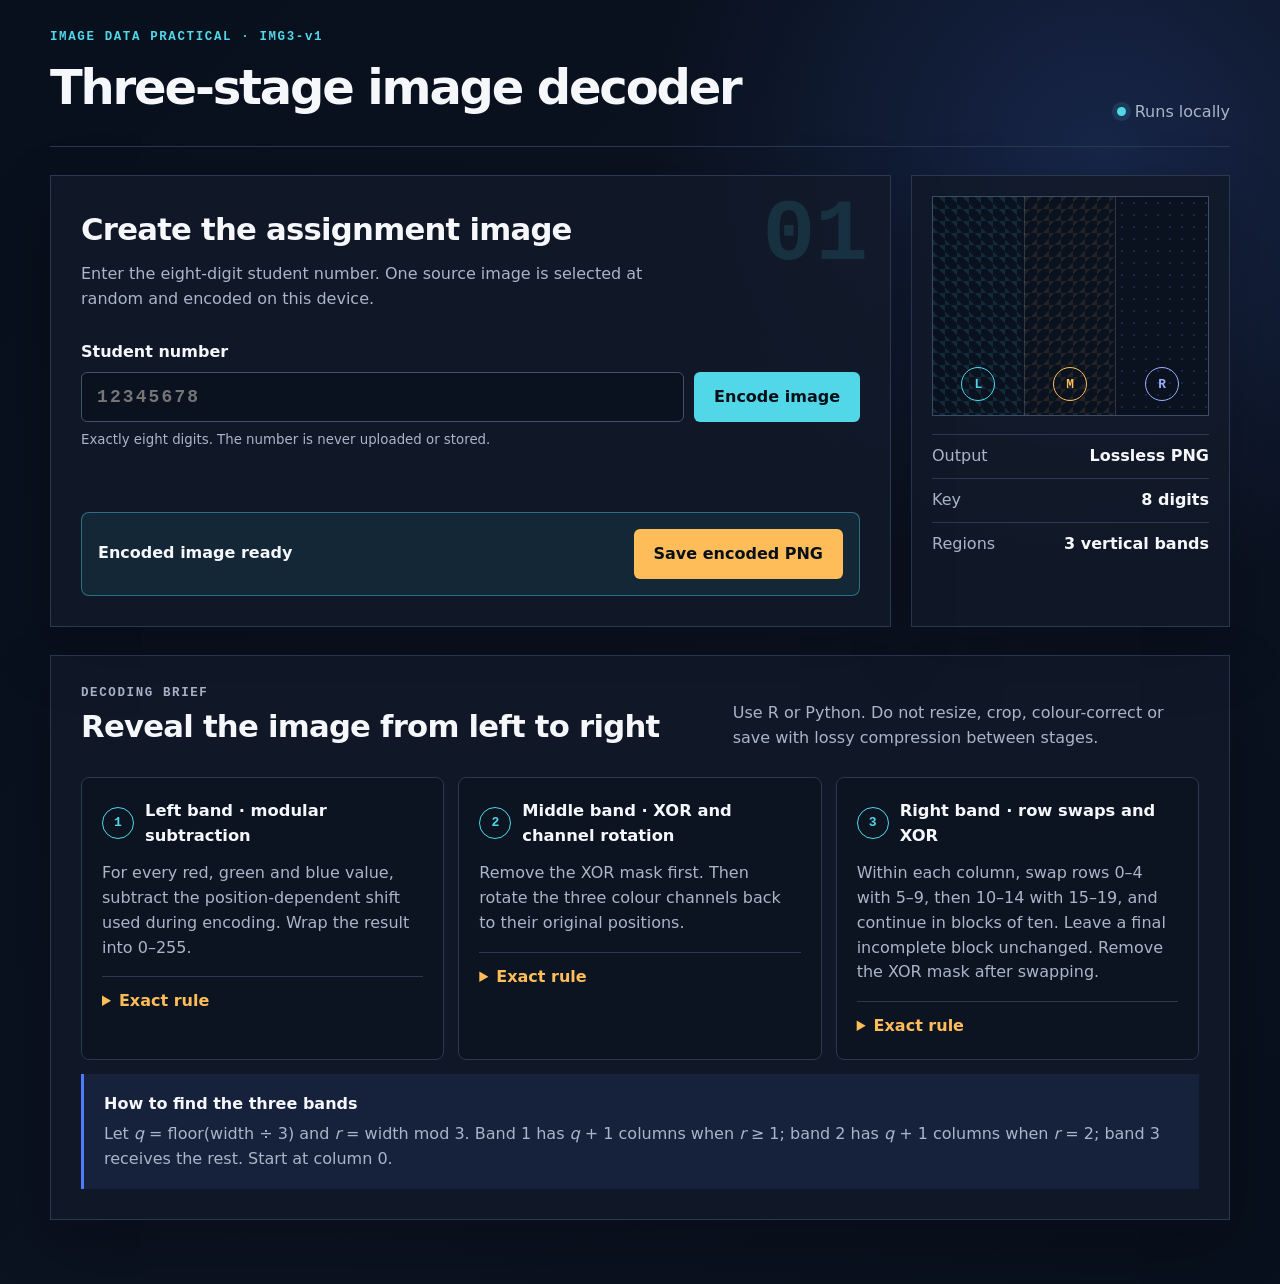
==== index.html @ 0e9c7585 "Add files via upload" ====
<!doctype html>
<html lang="en">
<head>
  <meta charset="utf-8">
  <meta name="viewport" content="width=device-width, initial-scale=1">
  <meta name="description" content="Create a three-stage, student-number keyed image decoding exercise entirely in the browser.">
  <title>Three-stage image decoding assignment</title>
  <link rel="stylesheet" href="styles.css">
</head>
<body>
  <main class="shell">
    <header class="masthead">
      <div>
        <p class="eyebrow">IMAGE DATA PRACTICAL · IMG3-v1</p>
        <h1>Three-stage image decoder</h1>
      </div>
      <div class="local-badge"><span></span>Runs locally</div>
    </header>

    <section class="workspace" aria-labelledby="start-title">
      <div class="control-panel">
        <div class="step-number">01</div>
        <div>
          <h2 id="start-title">Create the assignment image</h2>
          <p>Enter the eight-digit student number. One source image is selected at random and encoded on this device.</p>
        </div>
        <form id="encode-form" novalidate>
          <label for="student-number">Student number</label>
          <div class="input-row">
            <input id="student-number" name="studentNumber" inputmode="numeric" autocomplete="off" maxlength="8" pattern="[0-9]{8}" placeholder="12345678" aria-describedby="number-help form-status">
            <button id="encode-button" type="submit">Encode image</button>
          </div>
          <small id="number-help">Exactly eight digits. The number is never uploaded or stored.</small>
          <p id="form-status" class="status" role="status" aria-live="polite"></p>
        </form>

        <div id="download-panel" class="download-panel" hidden>
          <div>
            <strong>Encoded image ready</strong>
            <span id="file-summary"></span>
          </div>
          <button id="download-button" type="button">Save encoded PNG</button>
        </div>
      </div>

      <aside class="specimen" aria-label="Image encoding structure">
        <div class="specimen-grid" aria-hidden="true">
          <div class="band band-left"><span>L</span></div>
          <div class="band band-middle"><span>M</span></div>
          <div class="band band-right"><span>R</span></div>
        </div>
        <dl>
          <div><dt>Output</dt><dd>Lossless PNG</dd></div>
          <div><dt>Key</dt><dd>8 digits</dd></div>
          <div><dt>Regions</dt><dd>3 vertical bands</dd></div>
        </dl>
      </aside>
    </section>

    <section class="instructions" aria-labelledby="instructions-title">
      <div class="section-heading">
        <p class="eyebrow">DECODING BRIEF</p>
        <h2 id="instructions-title">Reveal the image from left to right</h2>
        <p>Use R or Python. Do not resize, crop, colour-correct or save with lossy compression between stages.</p>
      </div>

      <div class="rules">
        <article>
          <div class="rule-head"><span>1</span><h3>Left band · modular subtraction</h3></div>
          <p>For every red, green and blue value, subtract the position-dependent shift used during encoding. Wrap the result into 0–255.</p>
          <details>
            <summary>Exact rule</summary>
            <p>Use zero-based coordinates <i>x</i>, <i>y</i> and channel <i>c</i>, where R=0, G=1, B=2. Let <i>d</i><sub>0</sub>…<i>d</i><sub>7</sub> be the student-number digits.</p>
            <p><span class="formula">k = d[(x + y + c) mod 8]</span><br><span class="formula">shift = (17k + 3x + 5y + 29c) mod 256</span><br><span class="formula">decoded = (encoded − shift) mod 256</span></p>
          </details>
        </article>

        <article>
          <div class="rule-head"><span>2</span><h3>Middle band · XOR and channel rotation</h3></div>
          <p>Remove the XOR mask first. Then rotate the three colour channels back to their original positions.</p>
          <details>
            <summary>Exact rule</summary>
            <p><span class="formula">rotation = 1 + (d[(x + y) mod 8] mod 2)</span><br><span class="formula">mask(c) = (31d[(2x + y + c) mod 8] + 7x + 11y + 13c) mod 256</span></p>
            <p>XOR each encoded channel with its mask. If rotation=1, rotate the result right by one channel; if rotation=2, rotate it right by two channels.</p>
          </details>
        </article>

        <article>
          <div class="rule-head"><span>3</span><h3>Right band · row swaps and XOR</h3></div>
          <p>Within each column, swap rows 0–4 with 5–9, then 10–14 with 15–19, and continue in blocks of ten. Leave a final incomplete block unchanged. Remove the XOR mask after swapping.</p>
          <details>
            <summary>Exact rule</summary>
            <p>Swap complete five-pixel halves for all four channels, including alpha.</p>
            <p>Then, for R, G and B only: <span class="formula">decoded = swapped XOR mask(c)</span>, where <span class="formula">mask(c) = (29d[(x + 2y + c) mod 8] + 13x + 17y + 19c) mod 256</span>.</p>
          </details>
        </article>
      </div>

      <div class="boundary-note">
        <strong>How to find the three bands</strong>
        <p>Let <i>q</i> = floor(width ÷ 3) and <i>r</i> = width mod 3. Band 1 has <i>q</i> + 1 columns when <i>r</i> ≥ 1; band 2 has <i>q</i> + 1 columns when <i>r</i> = 2; band 3 receives the rest. Start at column 0.</p>
      </div>
    </section>
  </main>

  <canvas id="work-canvas" hidden></canvas>
  <script src="app.js"></script>
</body>
</html>
---- styles.css ----
:root {
  color-scheme: dark;
  --ink: #f5f7fb;
  --muted: #aab5c8;
  --panel: #121a29;
  --line: #2a3850;
  --cyan: #51d7e8;
  --amber: #ffbd59;
  --blue: #4f7cff;
  --danger: #ff7a7a;
}

* { box-sizing: border-box; }

body {
  margin: 0;
  min-height: 100vh;
  background:
    radial-gradient(circle at 86% 12%, rgba(79,124,255,.18), transparent 28rem),
    linear-gradient(135deg, #08101d 0%, #0b1220 60%, #08101d 100%);
  color: var(--ink);
  font: 16px/1.55 Inter, ui-sans-serif, system-ui, -apple-system, BlinkMacSystemFont, "Segoe UI", sans-serif;
}

button, input { font: inherit; }

.shell { width: min(1180px, calc(100% - 32px)); margin: 0 auto; padding: 30px 0 64px; }
.masthead { display: flex; align-items: end; justify-content: space-between; gap: 24px; padding-bottom: 22px; border-bottom: 1px solid var(--line); }
.eyebrow { margin: 0 0 5px; color: var(--cyan); font: 700 .78rem/1.2 ui-monospace, SFMono-Regular, Consolas, monospace; letter-spacing: .13em; }
h1, h2, h3, p { margin-top: 0; }
h1 { margin-bottom: 0; font-size: clamp(1.85rem, 4vw, 3rem); letter-spacing: -.045em; }
h2 { margin-bottom: 8px; font-size: clamp(1.35rem, 2.4vw, 2rem); letter-spacing: -.025em; }
h3 { margin: 0; font-size: 1.02rem; }

.local-badge { display: flex; align-items: center; gap: 9px; color: var(--muted); white-space: nowrap; }
.local-badge span { width: 9px; height: 9px; border-radius: 50%; background: var(--cyan); box-shadow: 0 0 0 5px rgba(81,215,232,.12); }

.workspace { display: grid; grid-template-columns: minmax(0, 1.45fr) minmax(280px, .55fr); gap: 20px; padding: 28px 0; }
.control-panel, .specimen, .instructions { border: 1px solid var(--line); background: rgba(18,26,41,.88); box-shadow: 0 24px 60px rgba(0,0,0,.22); }
.control-panel { position: relative; padding: 30px; overflow: hidden; }
.step-number { position: absolute; top: 16px; right: 22px; color: rgba(81,215,232,.13); font: 800 5.5rem/1 ui-monospace, monospace; }
.control-panel > div:nth-child(2) { position: relative; max-width: 620px; }
.control-panel p { color: var(--muted); }
form { position: relative; margin-top: 28px; }
label { display: block; margin-bottom: 8px; font-weight: 700; }
.input-row { display: grid; grid-template-columns: minmax(180px, 1fr) auto; gap: 10px; }
input { width: 100%; min-height: 50px; padding: 0 15px; border: 1px solid #42516b; border-radius: 6px; outline: none; background: #0a1220; color: var(--ink); font: 600 1.12rem ui-monospace, monospace; letter-spacing: .12em; }
input:focus { border-color: var(--cyan); box-shadow: 0 0 0 3px rgba(81,215,232,.14); }
button { min-height: 50px; padding: 0 20px; border: 0; border-radius: 6px; background: var(--cyan); color: #071019; font-weight: 800; cursor: pointer; }
button:hover { filter: brightness(1.08); }
button:focus-visible, summary:focus-visible { outline: 3px solid var(--amber); outline-offset: 3px; }
button:disabled { cursor: progress; opacity: .62; }
small { display: block; margin-top: 8px; color: var(--muted); }
.status { min-height: 25px; margin: 12px 0 0; }
.status.error { color: var(--danger); }

.download-panel { display: flex; justify-content: space-between; align-items: center; gap: 18px; margin-top: 24px; padding: 16px; border: 1px solid rgba(81,215,232,.42); border-radius: 8px; background: rgba(81,215,232,.08); }
.download-panel strong, .download-panel span { display: block; }
.download-panel span { margin-top: 2px; color: var(--muted); font-size: .9rem; }
.download-panel button { background: var(--amber); }

.specimen { padding: 20px; }
.specimen-grid { display: grid; grid-template-columns: 1fr 1fr 1fr; height: 220px; border: 1px solid #3c4d69; overflow: hidden; background: #0a1220; }
.band { display: grid; place-items: end center; padding: 14px; border-right: 1px solid rgba(255,255,255,.16); background-size: 12px 12px; }
.band:last-child { border-right: 0; }
.band span { display: grid; place-items: center; width: 34px; height: 34px; border: 1px solid currentColor; border-radius: 50%; font: 700 .8rem ui-monospace, monospace; }
.band-left { color: var(--cyan); background-image: linear-gradient(45deg, rgba(81,215,232,.12) 25%, transparent 25%, transparent 75%, rgba(81,215,232,.12) 75%); }
.band-middle { color: var(--amber); background-image: linear-gradient(135deg, rgba(255,189,89,.1) 25%, transparent 25%, transparent 75%, rgba(255,189,89,.1) 75%); }
.band-right { color: #9baeff; background-image: radial-gradient(rgba(79,124,255,.2) 1.5px, transparent 1.5px); }
dl { margin: 18px 0 0; }
dl div { display: flex; justify-content: space-between; gap: 20px; padding: 9px 0; border-top: 1px solid var(--line); }
dt { color: var(--muted); }
dd { margin: 0; font-weight: 700; }

.instructions { padding: 30px; }
.section-heading { display: grid; grid-template-columns: 1fr minmax(260px, .75fr); column-gap: 30px; align-items: end; }
.section-heading .eyebrow { grid-column: 1 / -1; }
.section-heading h2, .section-heading p { margin-bottom: 0; }
.section-heading p { color: var(--muted); }
.rules { display: grid; grid-template-columns: repeat(3, 1fr); gap: 14px; margin-top: 26px; }
.rules article { padding: 20px; border: 1px solid var(--line); border-radius: 8px; background: #0c1422; }
.rule-head { display: flex; align-items: center; gap: 11px; margin-bottom: 13px; }
.rule-head > span { display: grid; place-items: center; flex: 0 0 32px; height: 32px; border: 1px solid var(--cyan); border-radius: 50%; color: var(--cyan); font: 800 .82rem ui-monospace, monospace; }
.rules article > p, details p { color: var(--muted); }
details { border-top: 1px solid var(--line); padding-top: 12px; }
summary { color: var(--amber); cursor: pointer; font-weight: 700; }
details p { margin: 12px 0 0; }
.formula { color: #dce6ff; font-family: ui-monospace, SFMono-Regular, Consolas, monospace; font-size: .9rem; overflow-wrap: anywhere; }
.boundary-note { margin-top: 14px; padding: 18px 20px; border-left: 3px solid var(--blue); background: rgba(79,124,255,.09); }
.boundary-note p { margin: 5px 0 0; color: var(--muted); }

@media (max-width: 900px) {
  .workspace, .rules { grid-template-columns: 1fr; }
  .specimen { display: grid; grid-template-columns: 1fr 1fr; gap: 18px; align-items: center; }
  .specimen-grid { height: 170px; }
  .section-heading { grid-template-columns: 1fr; gap: 8px; }
}

@media (max-width: 590px) {
  .shell { width: min(100% - 20px, 1180px); padding-top: 18px; }
  .masthead { align-items: start; flex-direction: column; }
  .control-panel, .instructions { padding: 22px 18px; }
  .step-number { font-size: 4rem; }
  .input-row { grid-template-columns: 1fr; }
  .download-panel, .specimen { display: block; }
  .download-panel button { width: 100%; margin-top: 14px; }
  .specimen dl { margin-top: 18px; }
}

@media (prefers-reduced-motion: reduce) {
  * { scroll-behavior: auto !important; }
}
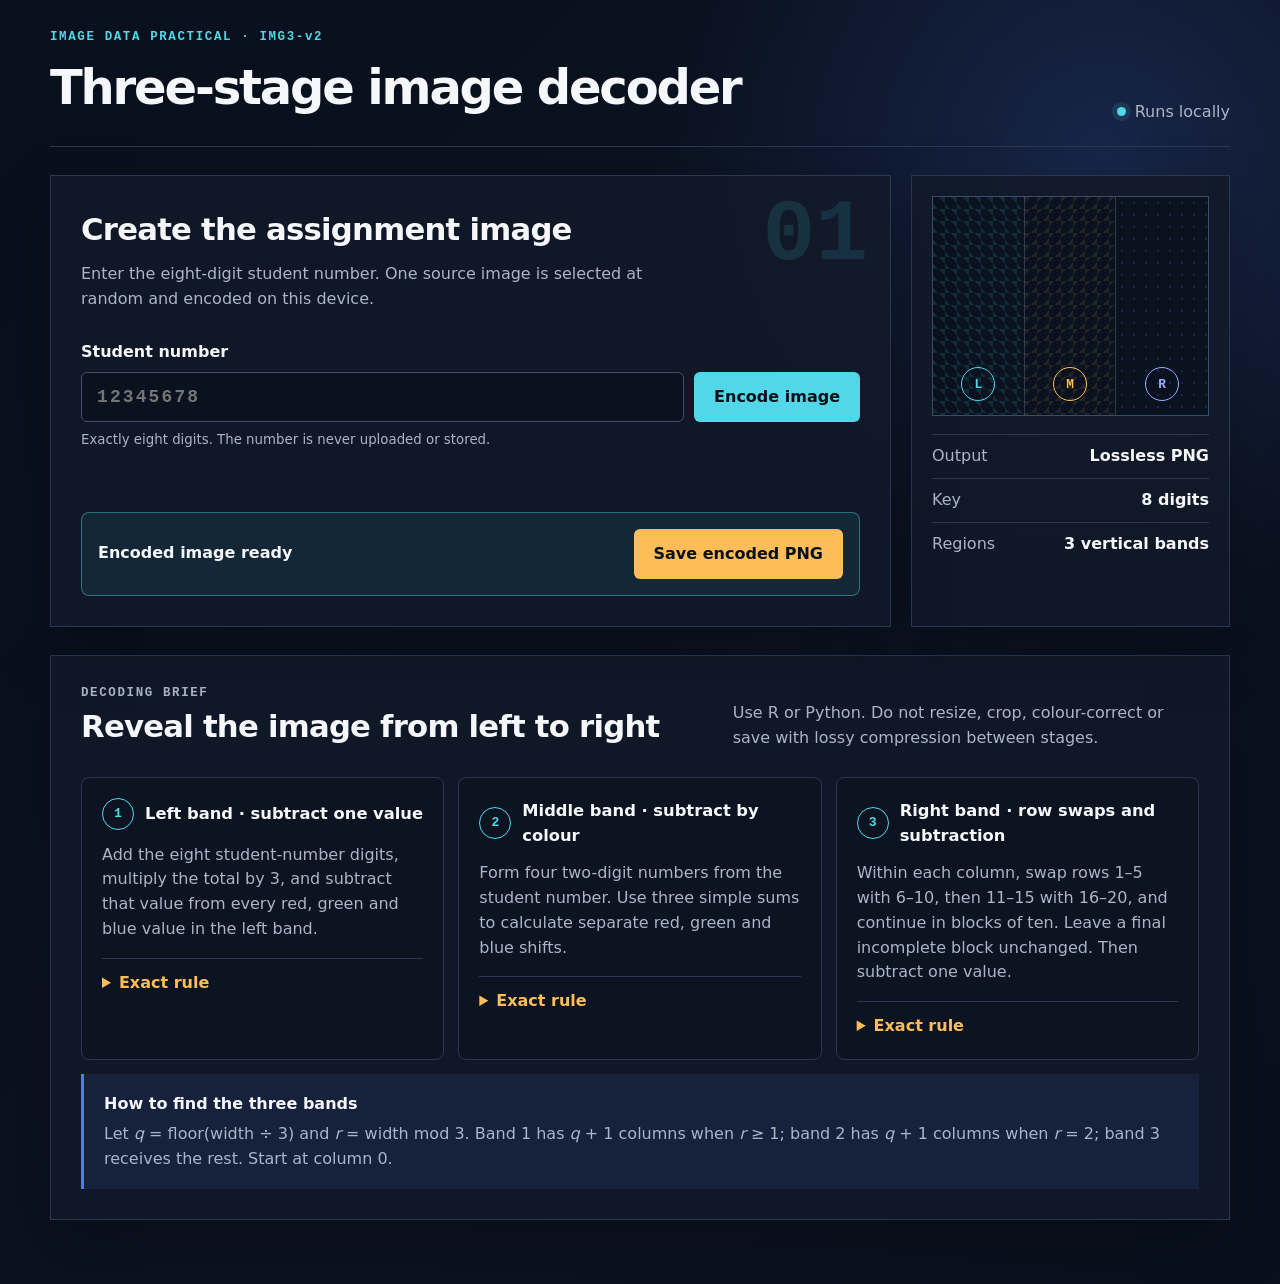
==== commit 2759d6fa: "Add files via upload" ====
--- a/index.html
+++ b/index.html
@@ -11,7 +11,7 @@
   <main class="shell">
     <header class="masthead">
       <div>
-        <p class="eyebrow">IMAGE DATA PRACTICAL · IMG3-v1</p>
+        <p class="eyebrow">IMAGE DATA PRACTICAL · IMG3-v2</p>
         <h1>Three-stage image decoder</h1>
       </div>
       <div class="local-badge"><span></span>Runs locally</div>
@@ -66,32 +66,34 @@
 
       <div class="rules">
         <article>
-          <div class="rule-head"><span>1</span><h3>Left band · modular subtraction</h3></div>
-          <p>For every red, green and blue value, subtract the position-dependent shift used during encoding. Wrap the result into 0–255.</p>
+          <div class="rule-head"><span>1</span><h3>Left band · subtract one value</h3></div>
+          <p>Add the eight student-number digits, multiply the total by 3, and subtract that value from every red, green and blue value in the left band.</p>
           <details>
             <summary>Exact rule</summary>
-            <p>Use zero-based coordinates <i>x</i>, <i>y</i> and channel <i>c</i>, where R=0, G=1, B=2. Let <i>d</i><sub>0</sub>…<i>d</i><sub>7</sub> be the student-number digits.</p>
-            <p><span class="formula">k = d[(x + y + c) mod 8]</span><br><span class="formula">shift = (17k + 3x + 5y + 29c) mod 256</span><br><span class="formula">decoded = (encoded − shift) mod 256</span></p>
+            <p>Let <i>d</i><sub>1</sub>…<i>d</i><sub>8</sub> be the eight student-number digits.</p>
+            <p><span class="formula">left shift = 3 × sum(d1…d8)</span><br><span class="formula">decoded = (encoded − left shift) mod 256</span></p>
           </details>
         </article>
 
         <article>
-          <div class="rule-head"><span>2</span><h3>Middle band · XOR and channel rotation</h3></div>
-          <p>Remove the XOR mask first. Then rotate the three colour channels back to their original positions.</p>
+          <div class="rule-head"><span>2</span><h3>Middle band · subtract by colour</h3></div>
+          <p>Form four two-digit numbers from the student number. Use three simple sums to calculate separate red, green and blue shifts.</p>
           <details>
             <summary>Exact rule</summary>
-            <p><span class="formula">rotation = 1 + (d[(x + y) mod 8] mod 2)</span><br><span class="formula">mask(c) = (31d[(2x + y + c) mod 8] + 7x + 11y + 13c) mod 256</span></p>
-            <p>XOR each encoded channel with its mask. If rotation=1, rotate the result right by one channel; if rotation=2, rotate it right by two channels.</p>
+            <p><span class="formula">p1 = 10d1 + d2; p2 = 10d3 + d4</span><br><span class="formula">p3 = 10d5 + d6; p4 = 10d7 + d8</span></p>
+            <p><span class="formula">red shift = (p1 + p4) mod 256</span><br><span class="formula">green shift = (p2 + p4) mod 256</span><br><span class="formula">blue shift = (p3 + p4) mod 256</span></p>
+            <p>Subtract the matching shift from every value in that colour channel and wrap the answer into 0–255.</p>
           </details>
         </article>
 
         <article>
-          <div class="rule-head"><span>3</span><h3>Right band · row swaps and XOR</h3></div>
-          <p>Within each column, swap rows 0–4 with 5–9, then 10–14 with 15–19, and continue in blocks of ten. Leave a final incomplete block unchanged. Remove the XOR mask after swapping.</p>
+          <div class="rule-head"><span>3</span><h3>Right band · row swaps and subtraction</h3></div>
+          <p>Within each column, swap rows 1–5 with 6–10, then 11–15 with 16–20, and continue in blocks of ten. Leave a final incomplete block unchanged. Then subtract one value.</p>
           <details>
             <summary>Exact rule</summary>
             <p>Swap complete five-pixel halves for all four channels, including alpha.</p>
-            <p>Then, for R, G and B only: <span class="formula">decoded = swapped XOR mask(c)</span>, where <span class="formula">mask(c) = (29d[(x + 2y + c) mod 8] + 13x + 17y + 19c) mod 256</span>.</p>
+            <p><span class="formula">right shift = 7 × sum(d1…d8)</span><br><span class="formula">decoded = (swapped − right shift) mod 256</span></p>
+            <p>Apply the subtraction to red, green and blue only.</p>
           </details>
         </article>
       </div>
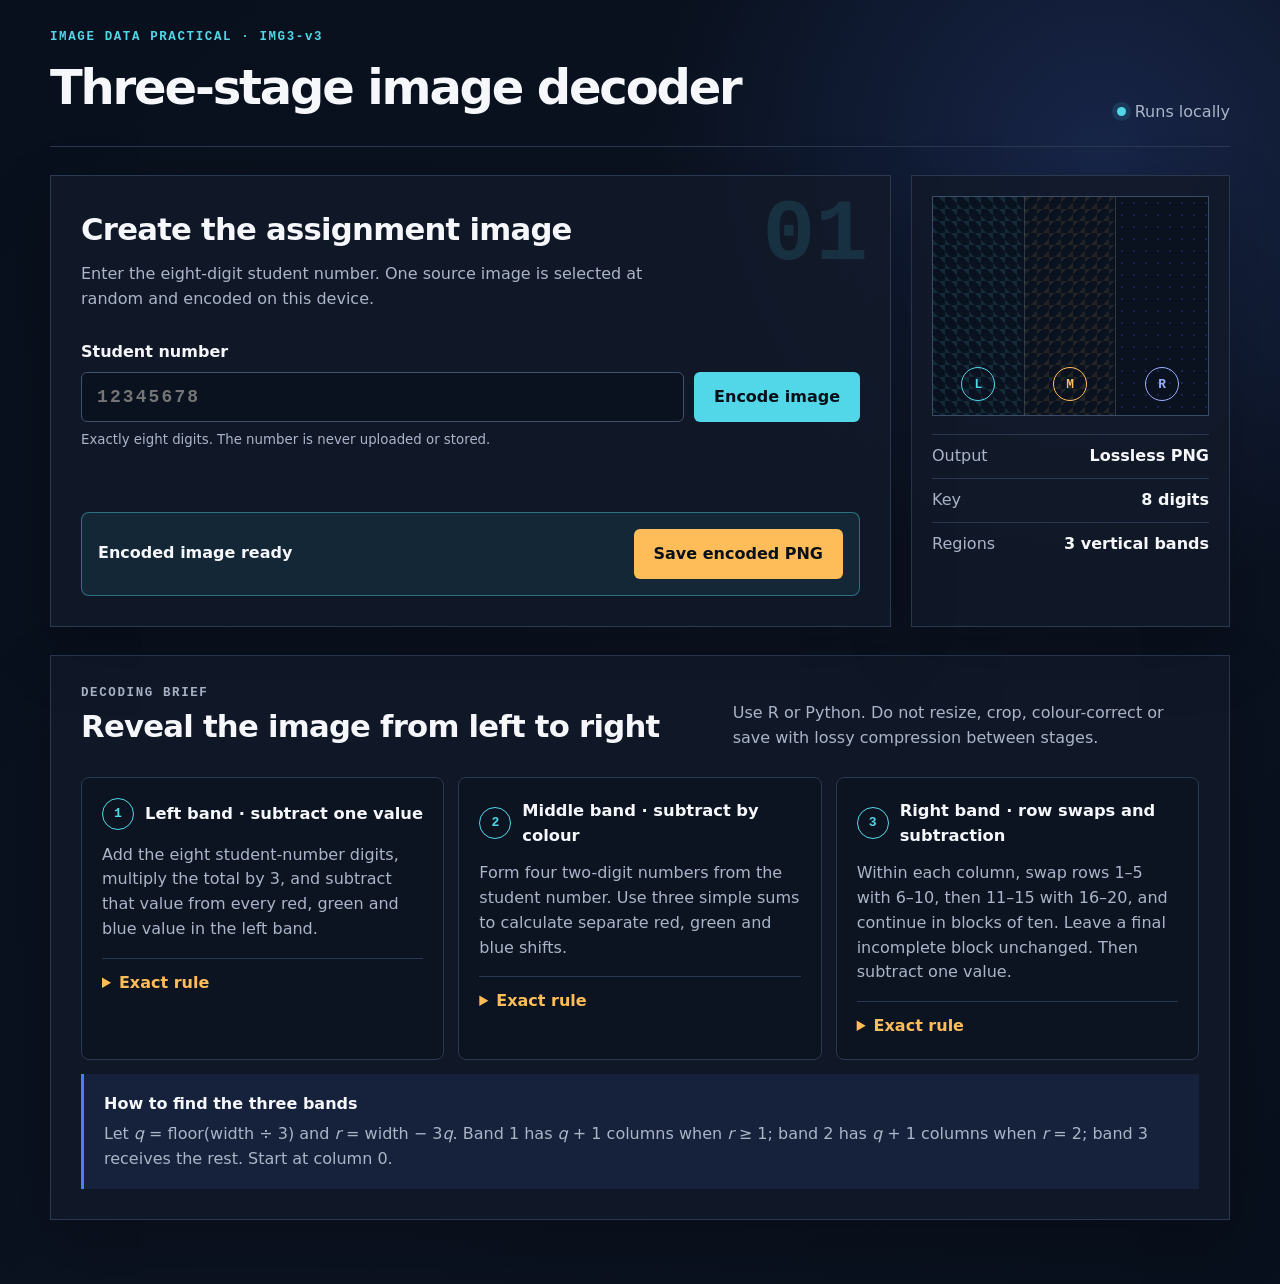
==== commit bc4804b9: "Add files via upload" ====
--- a/index.html
+++ b/index.html
@@ -11,7 +11,7 @@
   <main class="shell">
     <header class="masthead">
       <div>
-        <p class="eyebrow">IMAGE DATA PRACTICAL · IMG3-v2</p>
+        <p class="eyebrow">IMAGE DATA PRACTICAL · IMG3-v3</p>
         <h1>Three-stage image decoder</h1>
       </div>
       <div class="local-badge"><span></span>Runs locally</div>
@@ -71,7 +71,7 @@
           <details>
             <summary>Exact rule</summary>
             <p>Let <i>d</i><sub>1</sub>…<i>d</i><sub>8</sub> be the eight student-number digits.</p>
-            <p><span class="formula">left shift = 3 × sum(d1…d8)</span><br><span class="formula">decoded = (encoded − left shift) mod 256</span></p>
+            <p><span class="formula">left shift = 3 × sum(d1…d8)</span><br><span class="formula">answer = encoded − left shift</span><br><span class="formula">decoded = answer − 256 × floor(answer ÷ 256)</span></p>
           </details>
         </article>
 
@@ -81,8 +81,8 @@
           <details>
             <summary>Exact rule</summary>
             <p><span class="formula">p1 = 10d1 + d2; p2 = 10d3 + d4</span><br><span class="formula">p3 = 10d5 + d6; p4 = 10d7 + d8</span></p>
-            <p><span class="formula">red shift = (p1 + p4) mod 256</span><br><span class="formula">green shift = (p2 + p4) mod 256</span><br><span class="formula">blue shift = (p3 + p4) mod 256</span></p>
-            <p>Subtract the matching shift from every value in that colour channel and wrap the answer into 0–255.</p>
+            <p><span class="formula">red shift = p1 + p4</span><br><span class="formula">green shift = p2 + p4</span><br><span class="formula">blue shift = p3 + p4</span></p>
+            <p>For each channel, calculate <span class="formula">answer = encoded − shift</span>, then use <span class="formula">decoded = answer − 256 × floor(answer ÷ 256)</span>.</p>
           </details>
         </article>
 
@@ -92,7 +92,7 @@
           <details>
             <summary>Exact rule</summary>
             <p>Swap complete five-pixel halves for all four channels, including alpha.</p>
-            <p><span class="formula">right shift = 7 × sum(d1…d8)</span><br><span class="formula">decoded = (swapped − right shift) mod 256</span></p>
+            <p><span class="formula">right shift = 2 × sum(d1…d8)</span><br><span class="formula">answer = swapped − right shift</span><br><span class="formula">decoded = answer − 256 × floor(answer ÷ 256)</span></p>
             <p>Apply the subtraction to red, green and blue only.</p>
           </details>
         </article>
@@ -100,7 +100,7 @@
 
       <div class="boundary-note">
         <strong>How to find the three bands</strong>
-        <p>Let <i>q</i> = floor(width ÷ 3) and <i>r</i> = width mod 3. Band 1 has <i>q</i> + 1 columns when <i>r</i> ≥ 1; band 2 has <i>q</i> + 1 columns when <i>r</i> = 2; band 3 receives the rest. Start at column 0.</p>
+        <p>Let <i>q</i> = floor(width ÷ 3) and <i>r</i> = width − 3<i>q</i>. Band 1 has <i>q</i> + 1 columns when <i>r</i> ≥ 1; band 2 has <i>q</i> + 1 columns when <i>r</i> = 2; band 3 receives the rest. Start at column 0.</p>
       </div>
     </section>
   </main>
